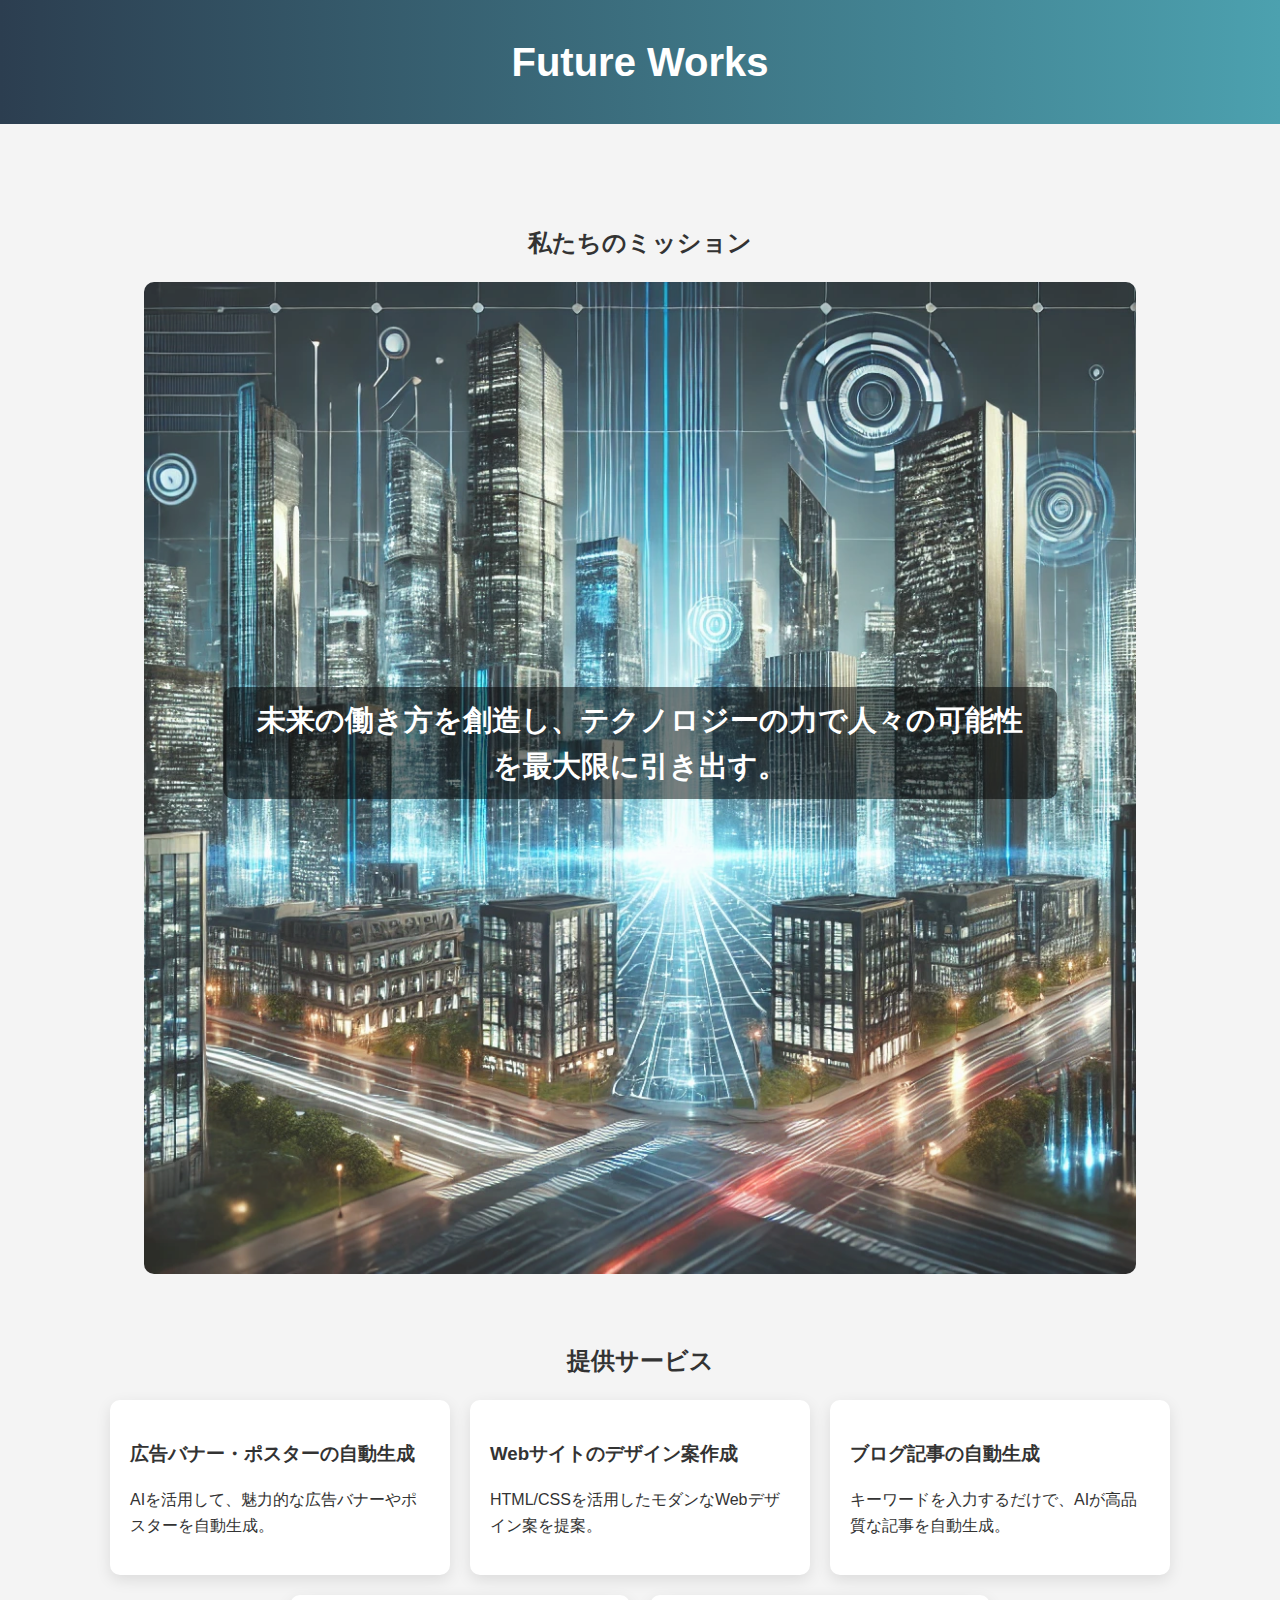
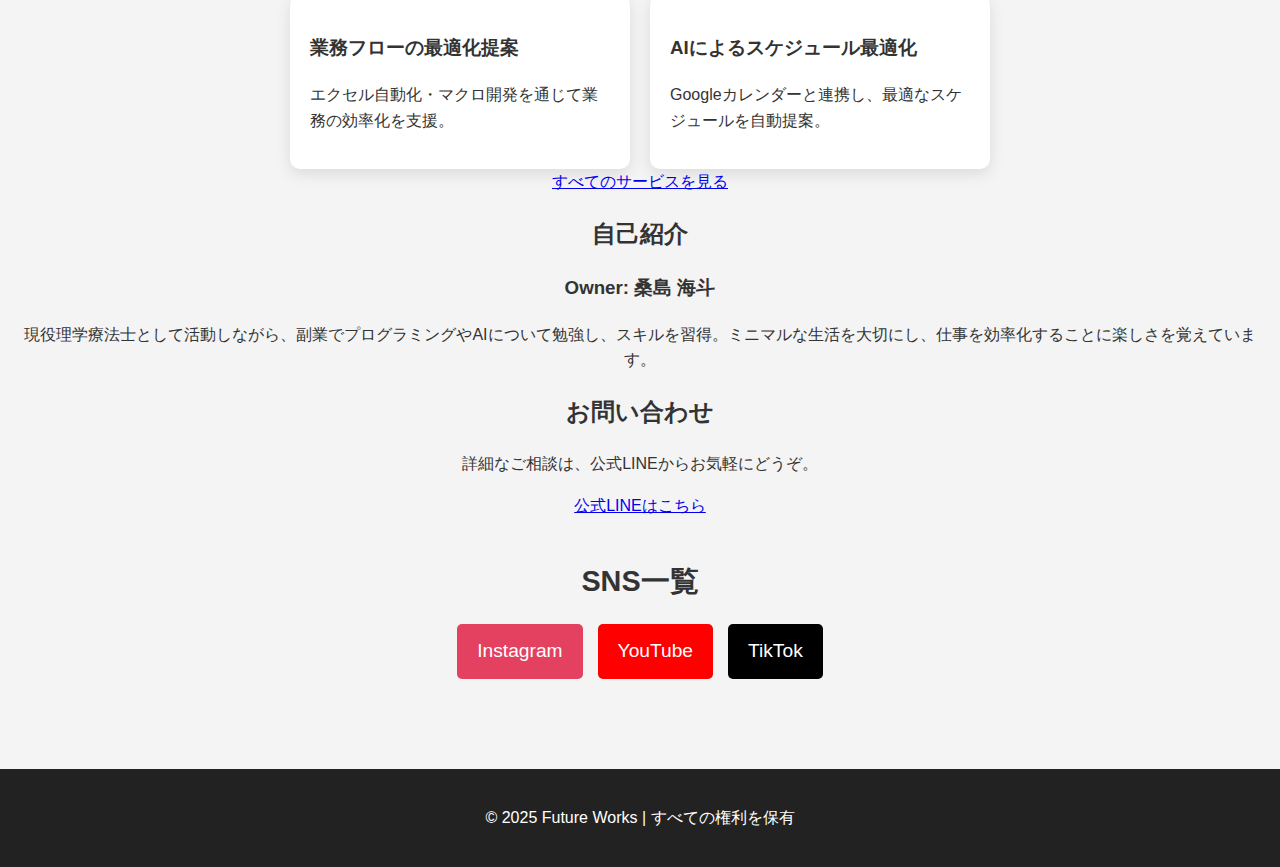
==== index.html @ 100390dd "Add files via upload" ====
<!DOCTYPE html>
<html lang="ja">
<head>
    <meta charset="UTF-8">
    <meta name="viewport" content="width=device-width, initial-scale=1.0">
    <title>Future Works - AIと自動化で業務を革新</title>
    <link rel="stylesheet" href="style.css">
</head>
<body>
    <header>
        <h1>Future Works</h1>
    </header>

    <main>
        <section class="mission">
            <h2>私たちのミッション</h2>
            <div class="mission-container">
                <img src="mission_image.png" alt="Future Worksのビジョン">
                <div class="mission-text">未来の働き方を創造し、テクノロジーの力で人々の可能性を最大限に引き出す。</div>
            </div>
        </section>

        <section class="services">
            <h2>提供サービス</h2>
            <div class="service-container">
                <div class="service-box">
                    <h3>広告バナー・ポスターの自動生成</h3>
                    <p>AIを活用して、魅力的な広告バナーやポスターを自動生成。</p>
                </div>
                <div class="service-box">
                    <h3>Webサイトのデザイン案作成</h3>
                    <p>HTML/CSSを活用したモダンなWebデザイン案を提案。</p>
                </div>
                <div class="service-box">
                    <h3>ブログ記事の自動生成</h3>
                    <p>キーワードを入力するだけで、AIが高品質な記事を自動生成。</p>
                </div>
                <div class="service-box">
                    <h3>業務フローの最適化提案</h3>
                    <p>エクセル自動化・マクロ開発を通じて業務の効率化を支援。</p>
                </div>
                <div class="service-box">
                    <h3>AIによるスケジュール最適化</h3>
                    <p>Googleカレンダーと連携し、最適なスケジュールを自動提案。</p>
                </div>
            </div>
            <a href="services.html" class="more-button">すべてのサービスを見る</a>
        </section>

        <section class="profile">
            <h2>自己紹介</h2>
            <div class="profile-container">
                <div class="profile-text">
                    <h3>Owner: 桑島 海斗</h3>
                    <p>現役理学療法士として活動しながら、副業でプログラミングやAIについて勉強し、スキルを習得。ミニマルな生活を大切にし、仕事を効率化することに楽しさを覚えています。</p>
                </div>
            </div>
        </section>

        <section class="contact">
            <h2>お問い合わせ</h2>
            <p>詳細なご相談は、公式LINEからお気軽にどうぞ。</p>
            <a href="https://page.line.me/046yhhzy" class="line-button">公式LINEはこちら</a>
        </section>

        <section class="sns">
            <h2>SNS一覧</h2>
            <div class="sns-links">
                <a href="https://www.instagram.com/future_works_kuwajimakaito/" target="_blank" class="sns-button instagram">Instagram</a>
                <a href="https://www.youtube.com/channel/UCRaF0SzZ-9pcbwL2-Ha8uhw" target="_blank" class="sns-button youtube">YouTube</a>
                <a href="https://www.tiktok.com/@futureworkskuwajimakaito?_t=ZS-8tYS97RekdD&_r=1" target="_blank" class="sns-button tiktok">TikTok</a>
            </div>
        </section>
    </main>

    <footer>
        <p>&copy; 2025 Future Works | すべての権利を保有</p>
    </footer>
</body>
</html>
---- style.css ----
body {
    font-family: 'Arial', sans-serif;
    line-height: 1.6;
    margin: 0;
    padding: 0;
    background-color: #f4f4f4;
    text-align: center;
    color: #333;
}

header {
    background: linear-gradient(to right, #2c3e50, #4ca1af);
    color: white;
    padding: 30px 0;
    text-align: center;
}

h1 {
    font-size: 2.5em;
    margin: 0;
    font-weight: bold;
}

main {
    padding: 40px 20px;
}

.mission {
    position: relative;
    display: inline-block;
    text-align: center;
    margin: 40px auto;
    max-width: 80%;
}

.mission img {
    width: 100%;
    height: auto;
    border-radius: 10px;
    opacity: 0.9;
}

.mission-text {
    position: absolute;
    top: 50%;
    left: 50%;
    transform: translate(-50%, -50%);
    color: white;
    font-size: 1.8em;
    font-weight: bold;
    background: rgba(0, 0, 0, 0.5);
    padding: 10px 20px;
    border-radius: 10px;
    text-align: center;
    width: 80%;
}

@media screen and (max-width: 768px) {
    .mission-text {
        font-size: 1.2em;
        padding: 5px 10px;
        width: 90%;
        top: 55%;
    }
}

.service-container {
    display: flex;
    flex-wrap: wrap;
    justify-content: center;
    gap: 20px;
}

.service-box {
    background: white;
    padding: 20px;
    border-radius: 10px;
    box-shadow: 0px 5px 15px rgba(0, 0, 0, 0.1);
    width: 300px;
    text-align: left;
    transition: transform 0.3s ease-in-out;
}

.service-box:hover {
    transform: translateY(-5px);
}

.sns {
    margin-top: 40px;
}

.sns h2 {
    font-size: 1.8em;
    margin-bottom: 20px;
}

.sns-links {
    display: flex;
    justify-content: center;
    gap: 15px;
}

.sns-button {
    display: inline-block;
    padding: 12px 20px;
    color: white;
    font-size: 1.2em;
    border-radius: 5px;
    text-decoration: none;
    transition: background 0.3s, transform 0.2s;
}

.instagram { background: #E4405F; }
.youtube { background: #FF0000; }
.tiktok { background: #000000; }

.sns-button:hover {
    transform: scale(1.1);
}

footer {
    background: #222;
    color: white;
    text-align: center;
    padding: 20px 0;
    margin-top: 50px;
}
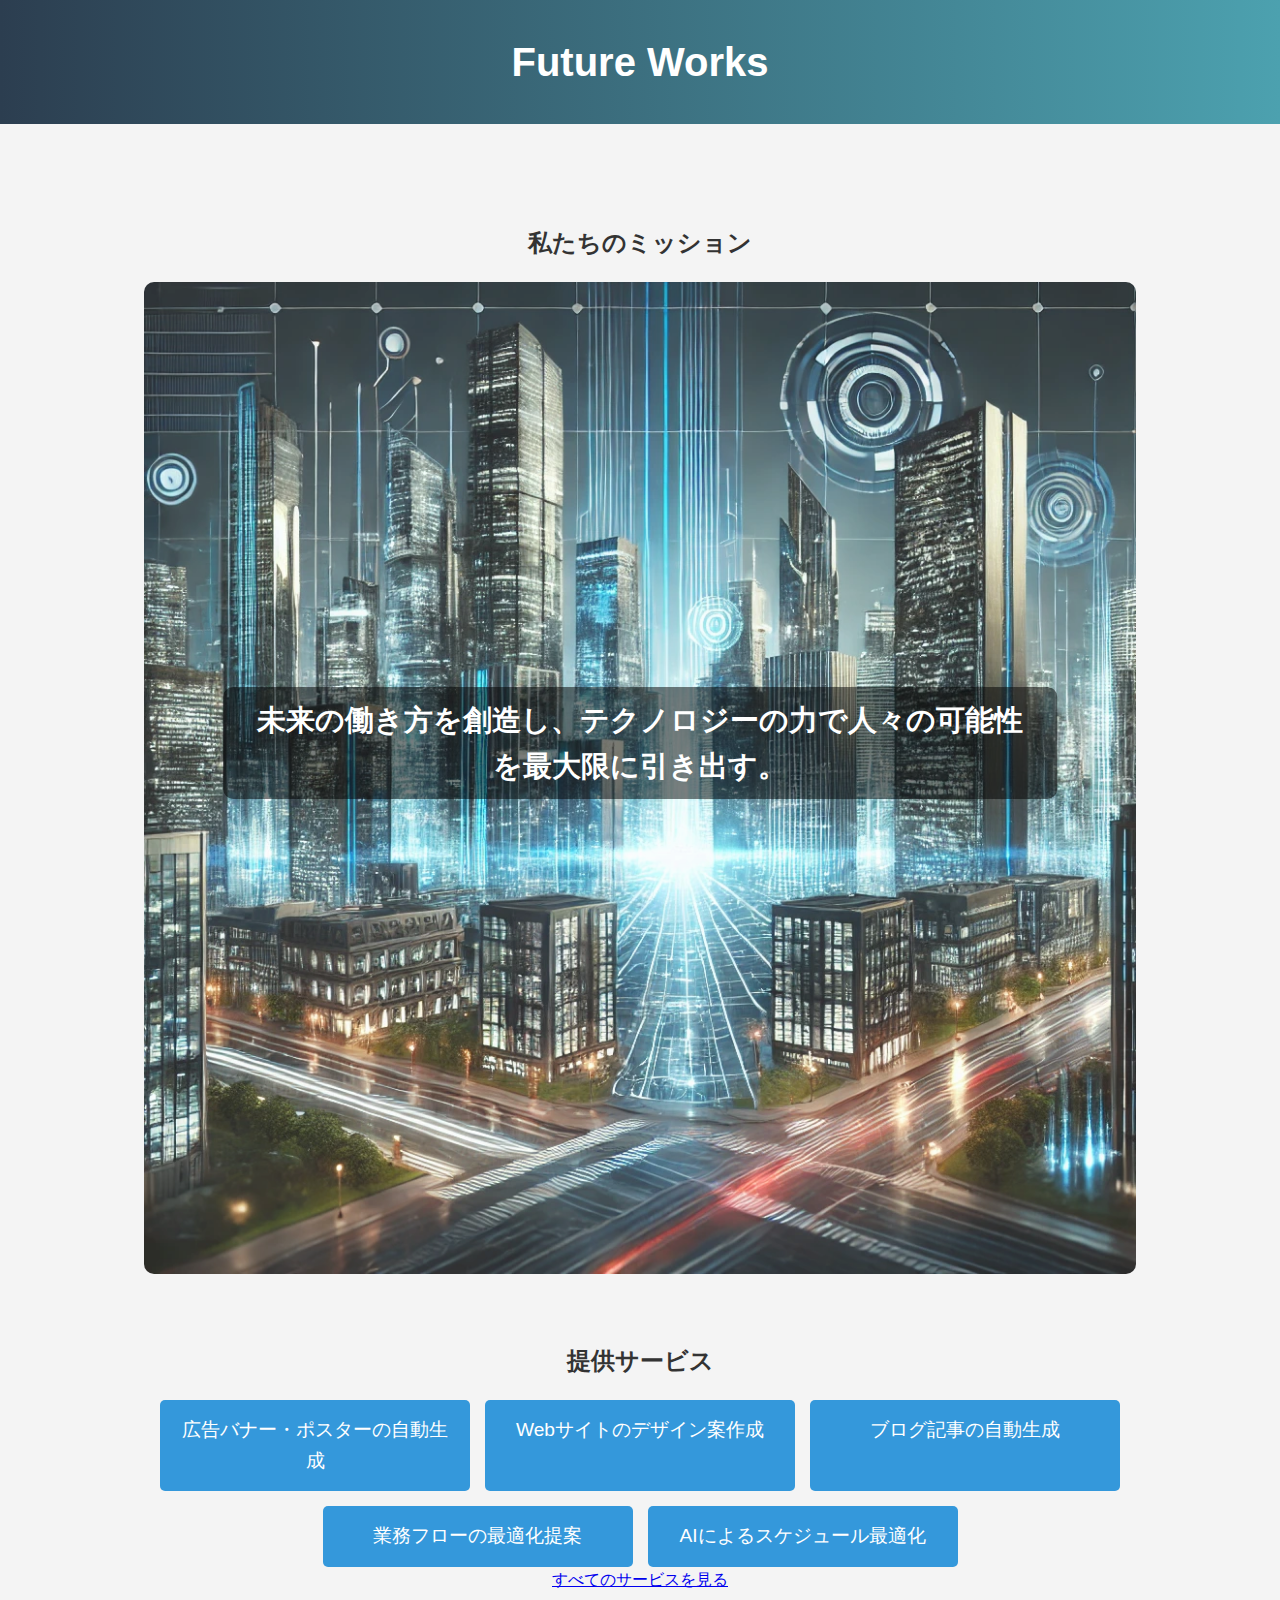
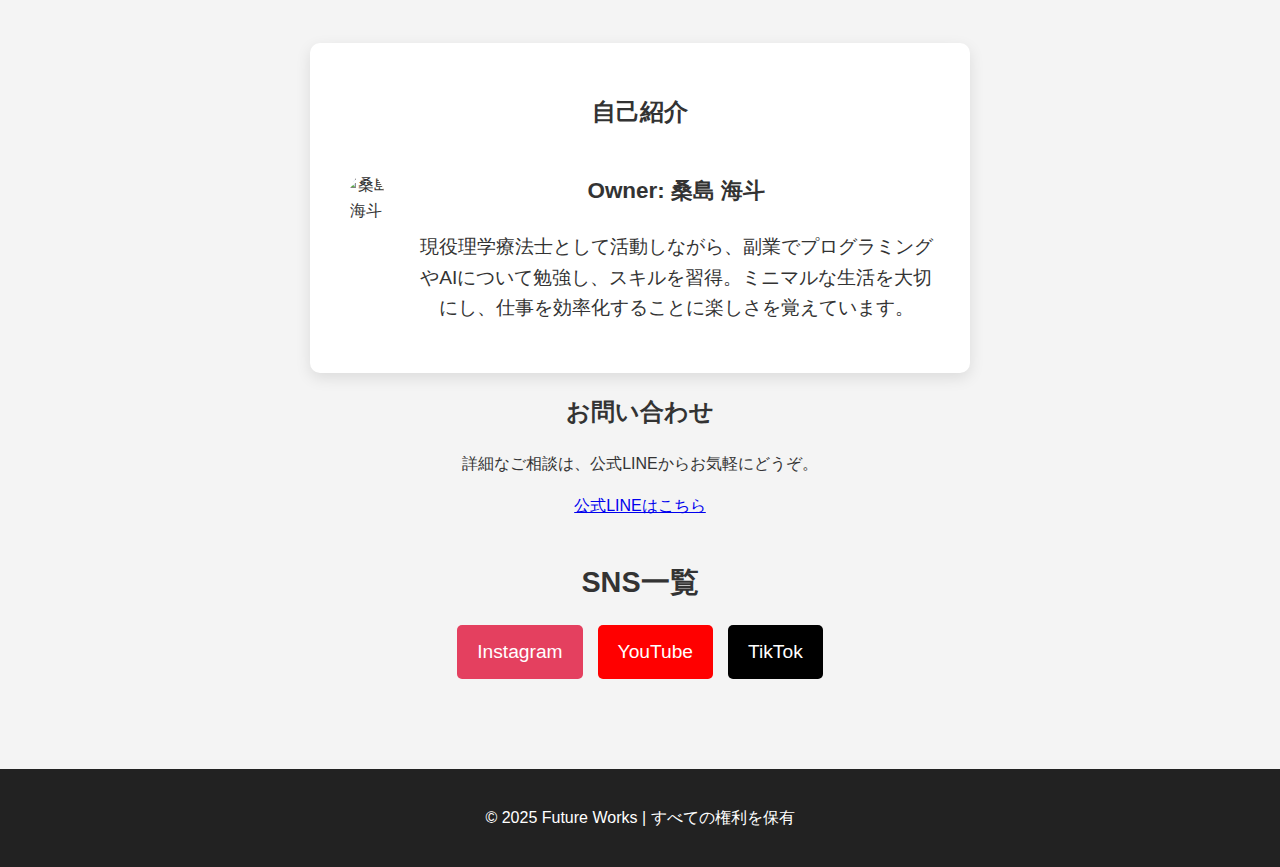
==== commit c70fab2f: "Add files via upload" ====
--- a/index.html
+++ b/index.html
@@ -24,26 +24,11 @@
         <section class="services">
             <h2>提供サービス</h2>
             <div class="service-container">
-                <div class="service-box">
-                    <h3>広告バナー・ポスターの自動生成</h3>
-                    <p>AIを活用して、魅力的な広告バナーやポスターを自動生成。</p>
-                </div>
-                <div class="service-box">
-                    <h3>Webサイトのデザイン案作成</h3>
-                    <p>HTML/CSSを活用したモダンなWebデザイン案を提案。</p>
-                </div>
-                <div class="service-box">
-                    <h3>ブログ記事の自動生成</h3>
-                    <p>キーワードを入力するだけで、AIが高品質な記事を自動生成。</p>
-                </div>
-                <div class="service-box">
-                    <h3>業務フローの最適化提案</h3>
-                    <p>エクセル自動化・マクロ開発を通じて業務の効率化を支援。</p>
-                </div>
-                <div class="service-box">
-                    <h3>AIによるスケジュール最適化</h3>
-                    <p>Googleカレンダーと連携し、最適なスケジュールを自動提案。</p>
-                </div>
+                <a href="services.html" class="service-button">広告バナー・ポスターの自動生成</a>
+                <a href="services.html" class="service-button">Webサイトのデザイン案作成</a>
+                <a href="services.html" class="service-button">ブログ記事の自動生成</a>
+                <a href="services.html" class="service-button">業務フローの最適化提案</a>
+                <a href="services.html" class="service-button">AIによるスケジュール最適化</a>
             </div>
             <a href="services.html" class="more-button">すべてのサービスを見る</a>
         </section>
@@ -51,6 +36,7 @@
         <section class="profile">
             <h2>自己紹介</h2>
             <div class="profile-container">
+                <img src="profile_image.jpeg" alt="桑島 海斗" class="profile-img">
                 <div class="profile-text">
                     <h3>Owner: 桑島 海斗</h3>
                     <p>現役理学療法士として活動しながら、副業でプログラミングやAIについて勉強し、スキルを習得。ミニマルな生活を大切にし、仕事を効率化することに楽しさを覚えています。</p>
--- a/style.css
+++ b/style.css
@@ -56,34 +56,59 @@
     width: 80%;
 }
 
-@media screen and (max-width: 768px) {
-    .mission-text {
-        font-size: 1.2em;
-        padding: 5px 10px;
-        width: 90%;
-        top: 55%;
-    }
-}
-
 .service-container {
     display: flex;
     flex-wrap: wrap;
     justify-content: center;
+    gap: 15px;
+}
+
+.service-button {
+    display: block;
+    background: #3498db;
+    color: white;
+    padding: 15px;
+    text-decoration: none;
+    border-radius: 5px;
+    font-size: 1.2em;
+    transition: background 0.3s, transform 0.2s;
+    width: 280px;
+    text-align: center;
+}
+
+.service-button:hover {
+    background: #2980b9;
+    transform: scale(1.05);
+}
+
+.profile {
+    margin-top: 50px;
+    padding: 30px;
+    background: white;
+    border-radius: 10px;
+    box-shadow: 0px 5px 15px rgba(0, 0, 0, 0.1);
+    max-width: 600px;
+    margin-left: auto;
+    margin-right: auto;
+    text-align: center;
+}
+
+.profile-container {
+    display: flex;
+    align-items: center;
+    justify-content: center;
     gap: 20px;
 }
 
-.service-box {
-    background: white;
-    padding: 20px;
-    border-radius: 10px;
-    box-shadow: 0px 5px 15px rgba(0, 0, 0, 0.1);
-    width: 300px;
-    text-align: left;
-    transition: transform 0.3s ease-in-out;
+.profile-img {
+    width: 150px;
+    height: 150px;
+    border-radius: 50%;
+    object-fit: cover;
 }
 
-.service-box:hover {
-    transform: translateY(-5px);
+.profile-text {
+    font-size: 1.2em;
 }
 
 .sns {
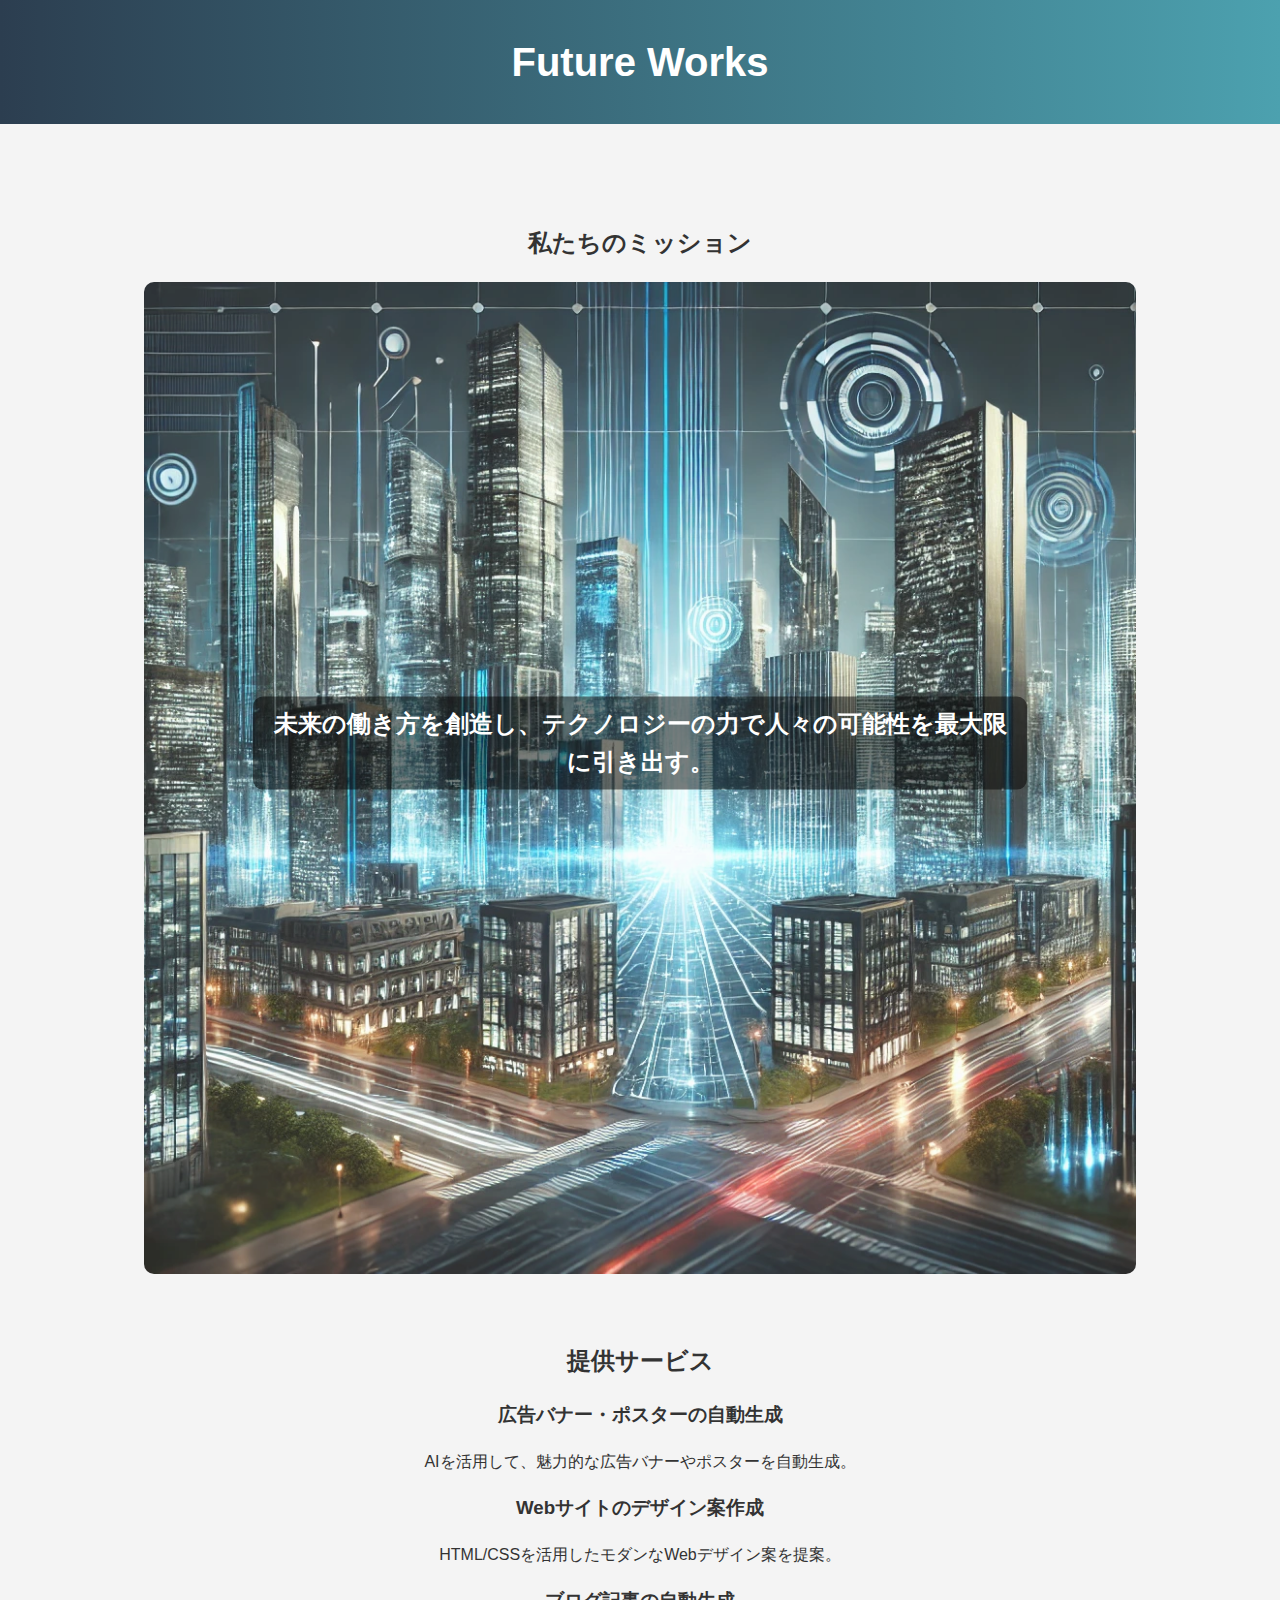
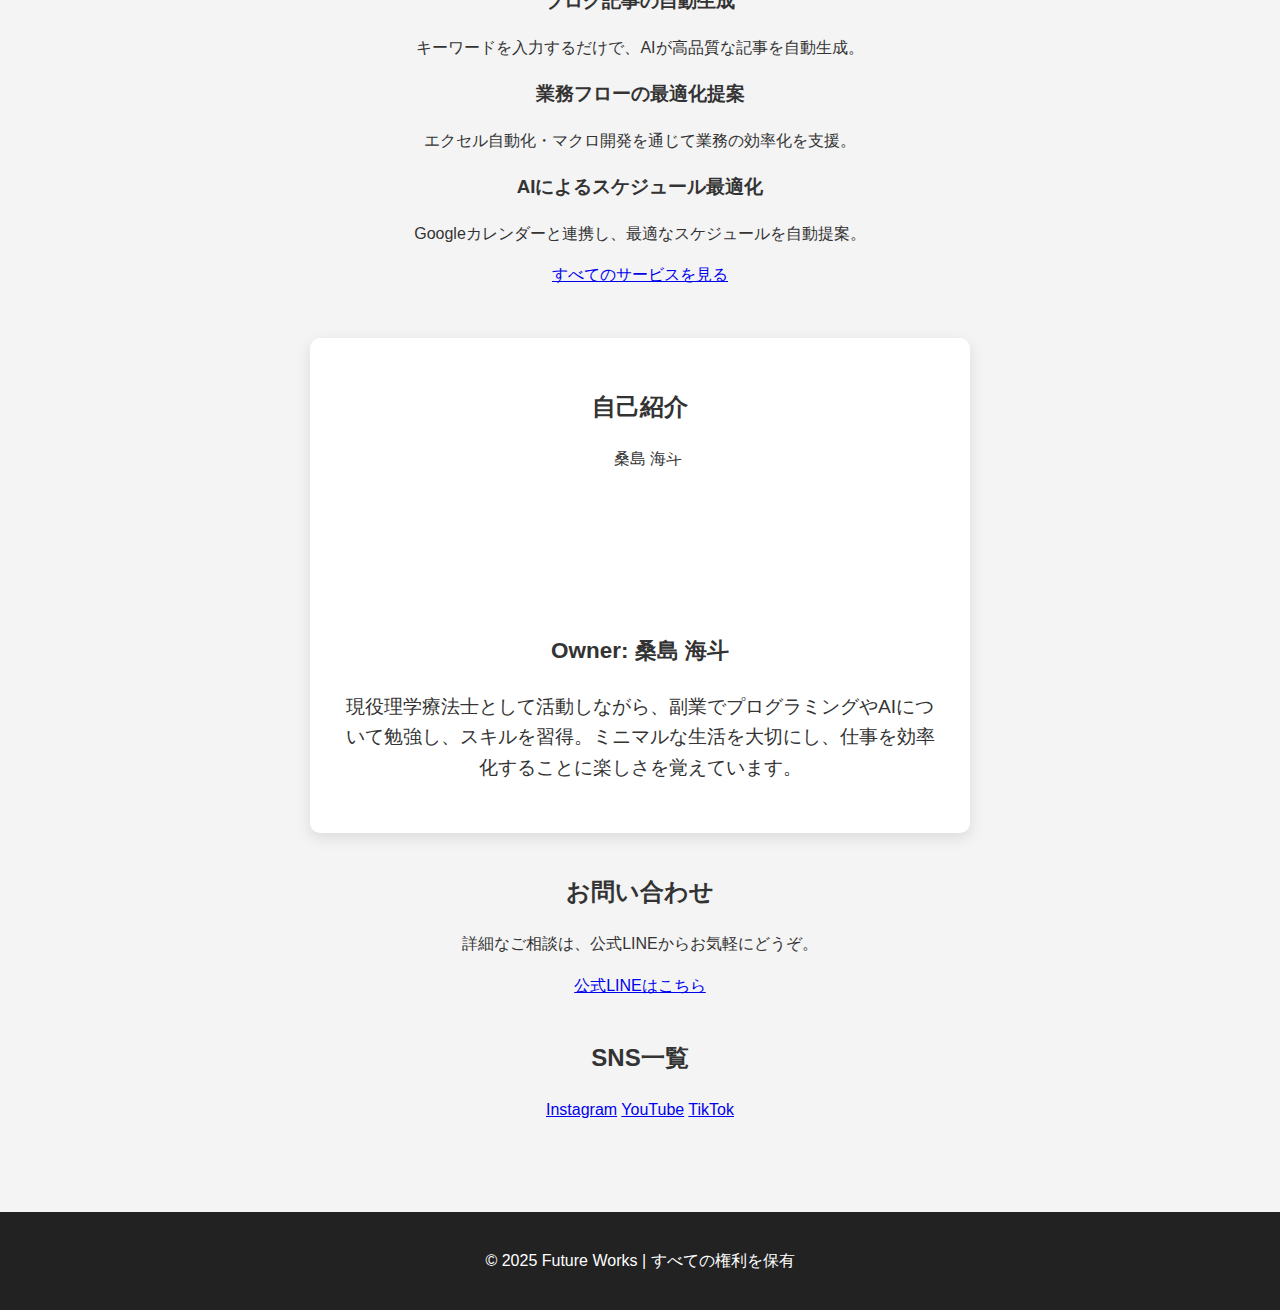
==== commit 59c97fbe: "Add files via upload" ====
--- a/index.html
+++ b/index.html
@@ -24,11 +24,26 @@
         <section class="services">
             <h2>提供サービス</h2>
             <div class="service-container">
-                <a href="services.html" class="service-button">広告バナー・ポスターの自動生成</a>
-                <a href="services.html" class="service-button">Webサイトのデザイン案作成</a>
-                <a href="services.html" class="service-button">ブログ記事の自動生成</a>
-                <a href="services.html" class="service-button">業務フローの最適化提案</a>
-                <a href="services.html" class="service-button">AIによるスケジュール最適化</a>
+                <div class="service-box">
+                    <h3>広告バナー・ポスターの自動生成</h3>
+                    <p>AIを活用して、魅力的な広告バナーやポスターを自動生成。</p>
+                </div>
+                <div class="service-box">
+                    <h3>Webサイトのデザイン案作成</h3>
+                    <p>HTML/CSSを活用したモダンなWebデザイン案を提案。</p>
+                </div>
+                <div class="service-box">
+                    <h3>ブログ記事の自動生成</h3>
+                    <p>キーワードを入力するだけで、AIが高品質な記事を自動生成。</p>
+                </div>
+                <div class="service-box">
+                    <h3>業務フローの最適化提案</h3>
+                    <p>エクセル自動化・マクロ開発を通じて業務の効率化を支援。</p>
+                </div>
+                <div class="service-box">
+                    <h3>AIによるスケジュール最適化</h3>
+                    <p>Googleカレンダーと連携し、最適なスケジュールを自動提案。</p>
+                </div>
             </div>
             <a href="services.html" class="more-button">すべてのサービスを見る</a>
         </section>
--- a/style.css
+++ b/style.css
@@ -26,6 +26,7 @@
     padding: 40px 20px;
 }
 
+/* ミッションのサイズ調整 */
 .mission {
     position: relative;
     display: inline-block;
@@ -47,40 +48,24 @@
     left: 50%;
     transform: translate(-50%, -50%);
     color: white;
-    font-size: 1.8em;
+    font-size: 1.5em;
     font-weight: bold;
     background: rgba(0, 0, 0, 0.5);
-    padding: 10px 20px;
+    padding: 8px 15px;
     border-radius: 10px;
     text-align: center;
-    width: 80%;
+    width: 75%;
 }
 
-.service-container {
-    display: flex;
-    flex-wrap: wrap;
-    justify-content: center;
-    gap: 15px;
+@media screen and (max-width: 768px) {
+    .mission-text {
+        font-size: 1.2em;
+        padding: 5px 10px;
+        width: 85%;
+    }
 }
 
-.service-button {
-    display: block;
-    background: #3498db;
-    color: white;
-    padding: 15px;
-    text-decoration: none;
-    border-radius: 5px;
-    font-size: 1.2em;
-    transition: background 0.3s, transform 0.2s;
-    width: 280px;
-    text-align: center;
-}
-
-.service-button:hover {
-    background: #2980b9;
-    transform: scale(1.05);
-}
-
+/* 自己紹介セクションの修正 */
 .profile {
     margin-top: 50px;
     padding: 30px;
@@ -95,9 +80,9 @@
 
 .profile-container {
     display: flex;
+    flex-direction: column;
     align-items: center;
     justify-content: center;
-    gap: 20px;
 }
 
 .profile-img {
@@ -105,43 +90,16 @@
     height: 150px;
     border-radius: 50%;
     object-fit: cover;
+    margin-bottom: 15px;
 }
 
 .profile-text {
     font-size: 1.2em;
 }
 
-.sns {
+/* SNSとお問い合わせは変更なし */
+.sns, .contact {
     margin-top: 40px;
-}
-
-.sns h2 {
-    font-size: 1.8em;
-    margin-bottom: 20px;
-}
-
-.sns-links {
-    display: flex;
-    justify-content: center;
-    gap: 15px;
-}
-
-.sns-button {
-    display: inline-block;
-    padding: 12px 20px;
-    color: white;
-    font-size: 1.2em;
-    border-radius: 5px;
-    text-decoration: none;
-    transition: background 0.3s, transform 0.2s;
-}
-
-.instagram { background: #E4405F; }
-.youtube { background: #FF0000; }
-.tiktok { background: #000000; }
-
-.sns-button:hover {
-    transform: scale(1.1);
 }
 
 footer {
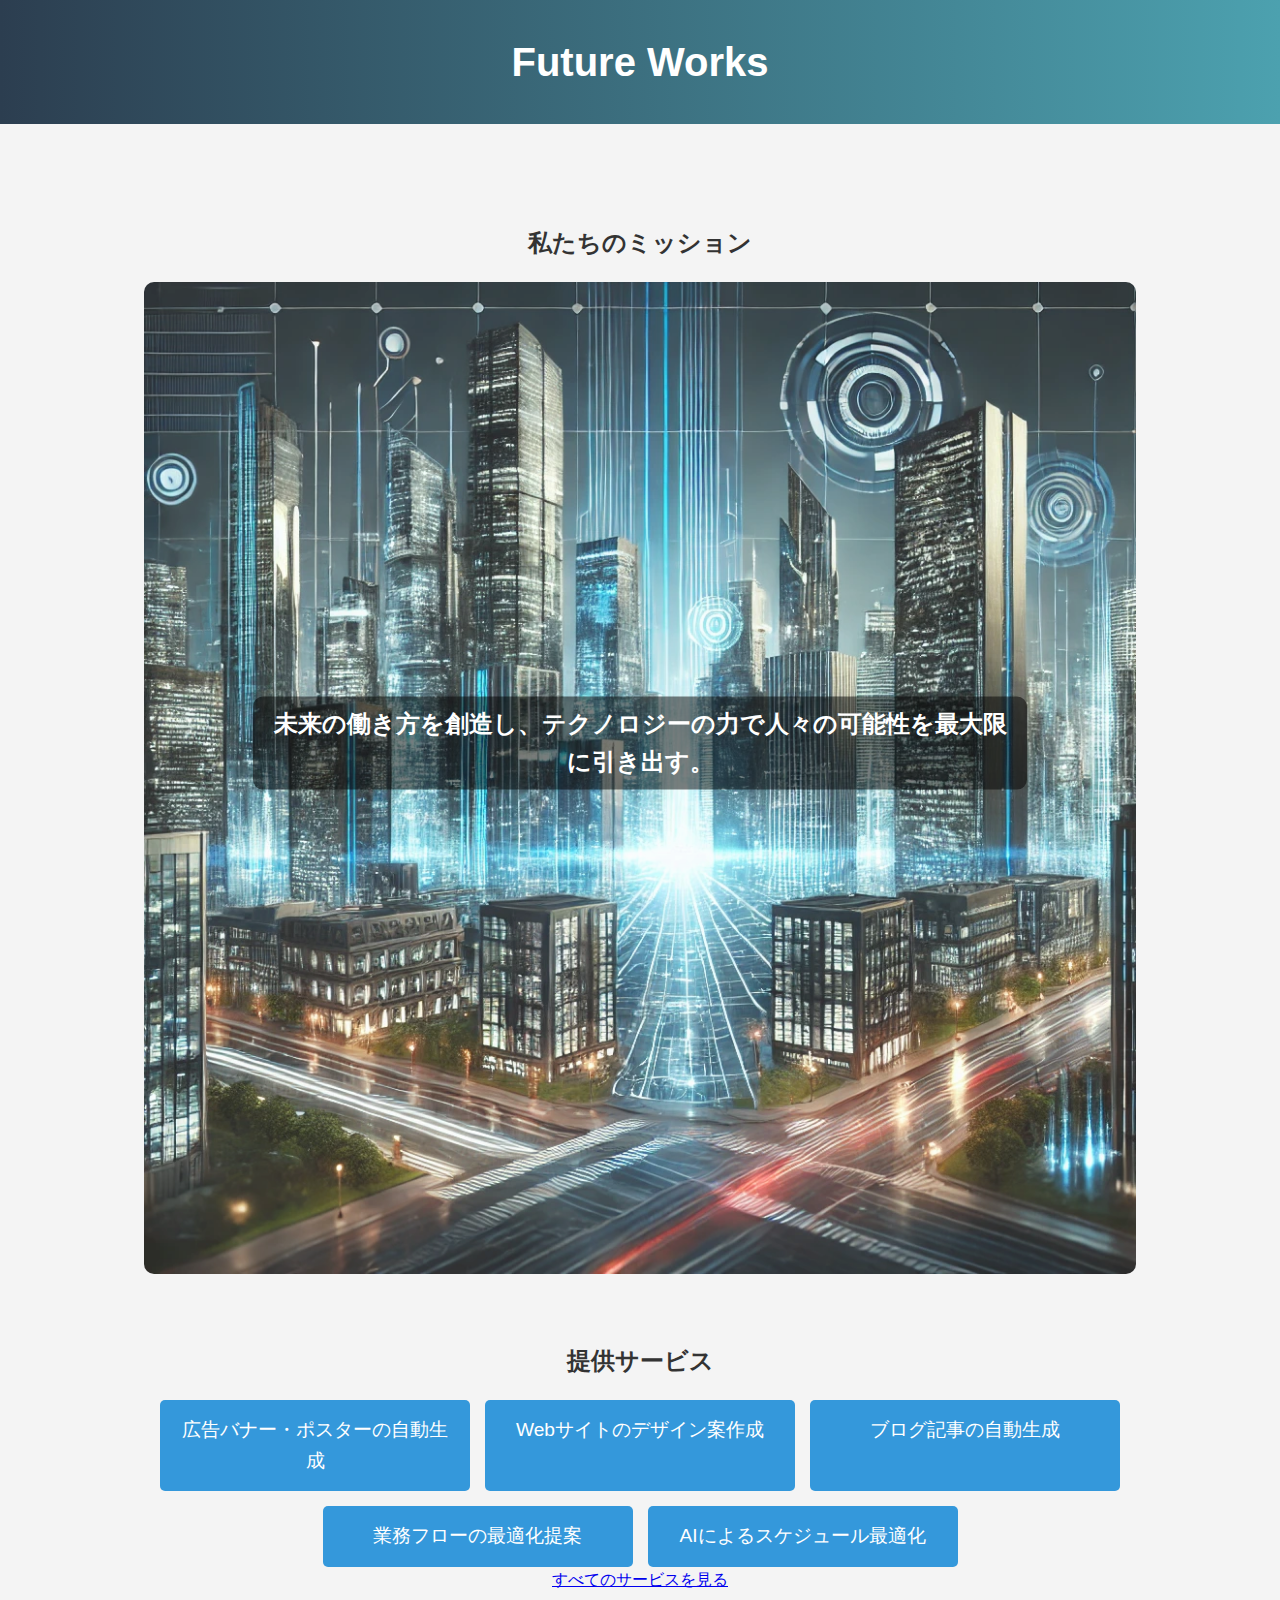
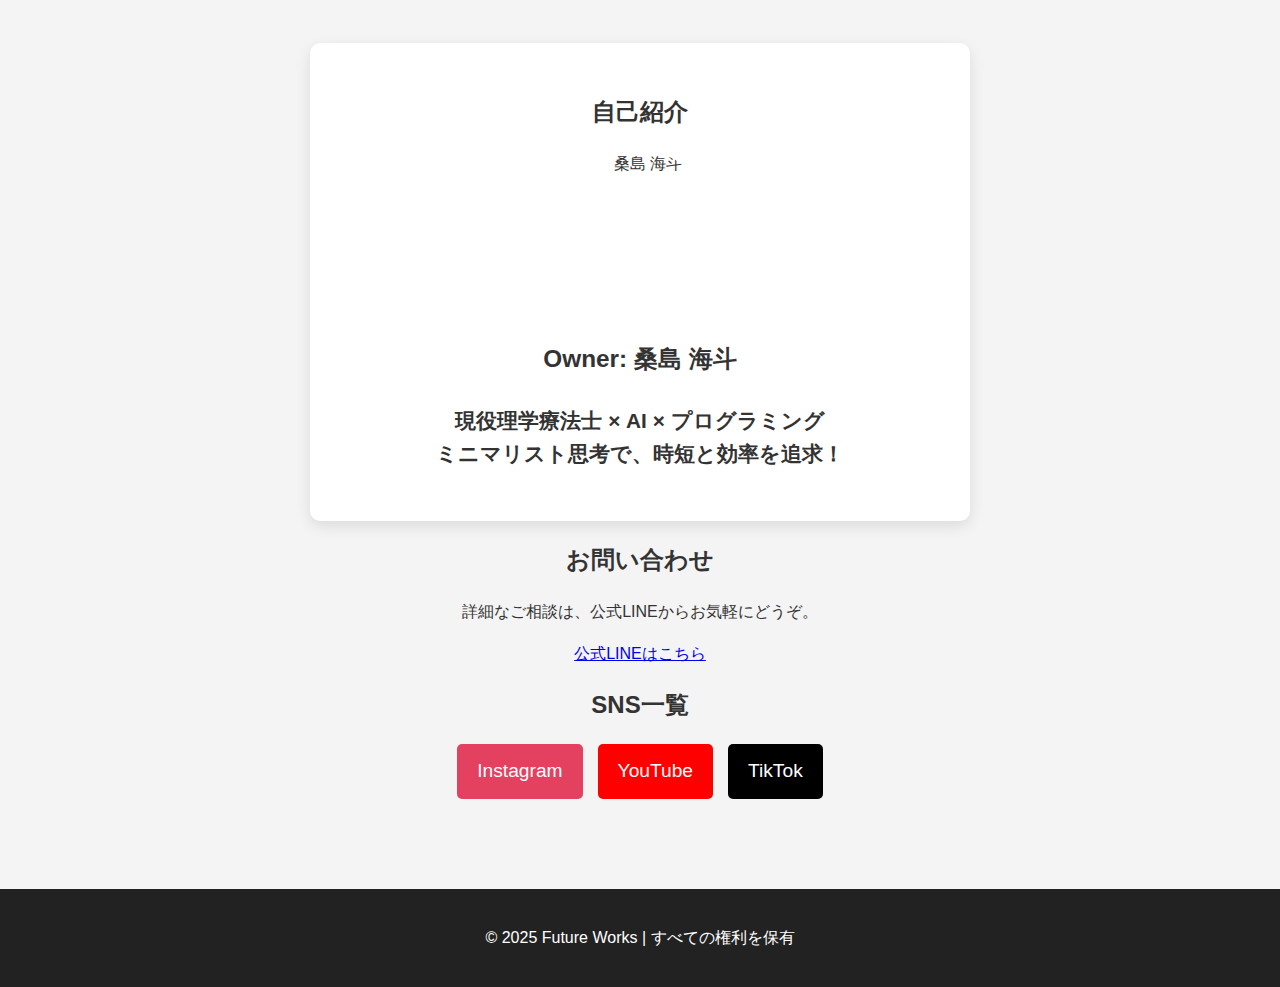
==== commit f436d258: "Add files via upload" ====
--- a/index.html
+++ b/index.html
@@ -24,26 +24,11 @@
         <section class="services">
             <h2>提供サービス</h2>
             <div class="service-container">
-                <div class="service-box">
-                    <h3>広告バナー・ポスターの自動生成</h3>
-                    <p>AIを活用して、魅力的な広告バナーやポスターを自動生成。</p>
-                </div>
-                <div class="service-box">
-                    <h3>Webサイトのデザイン案作成</h3>
-                    <p>HTML/CSSを活用したモダンなWebデザイン案を提案。</p>
-                </div>
-                <div class="service-box">
-                    <h3>ブログ記事の自動生成</h3>
-                    <p>キーワードを入力するだけで、AIが高品質な記事を自動生成。</p>
-                </div>
-                <div class="service-box">
-                    <h3>業務フローの最適化提案</h3>
-                    <p>エクセル自動化・マクロ開発を通じて業務の効率化を支援。</p>
-                </div>
-                <div class="service-box">
-                    <h3>AIによるスケジュール最適化</h3>
-                    <p>Googleカレンダーと連携し、最適なスケジュールを自動提案。</p>
-                </div>
+                <a href="services.html" class="service-button">広告バナー・ポスターの自動生成</a>
+                <a href="services.html" class="service-button">Webサイトのデザイン案作成</a>
+                <a href="services.html" class="service-button">ブログ記事の自動生成</a>
+                <a href="services.html" class="service-button">業務フローの最適化提案</a>
+                <a href="services.html" class="service-button">AIによるスケジュール最適化</a>
             </div>
             <a href="services.html" class="more-button">すべてのサービスを見る</a>
         </section>
@@ -54,7 +39,7 @@
                 <img src="profile_image.jpeg" alt="桑島 海斗" class="profile-img">
                 <div class="profile-text">
                     <h3>Owner: 桑島 海斗</h3>
-                    <p>現役理学療法士として活動しながら、副業でプログラミングやAIについて勉強し、スキルを習得。ミニマルな生活を大切にし、仕事を効率化することに楽しさを覚えています。</p>
+                    <p>現役理学療法士 × AI × プログラミング<br>ミニマリスト思考で、時短と効率を追求！</p>
                 </div>
             </div>
         </section>
--- a/style.css
+++ b/style.css
@@ -26,7 +26,6 @@
     padding: 40px 20px;
 }
 
-/* ミッションのサイズ調整 */
 .mission {
     position: relative;
     display: inline-block;
@@ -65,7 +64,33 @@
     }
 }
 
-/* 自己紹介セクションの修正 */
+/* サービスボタン風に変更 */
+.service-container {
+    display: flex;
+    flex-wrap: wrap;
+    justify-content: center;
+    gap: 15px;
+}
+
+.service-button {
+    display: block;
+    background: #3498db;
+    color: white;
+    padding: 15px;
+    text-decoration: none;
+    border-radius: 5px;
+    font-size: 1.2em;
+    transition: background 0.3s, transform 0.2s;
+    width: 280px;
+    text-align: center;
+}
+
+.service-button:hover {
+    background: #2980b9;
+    transform: scale(1.05);
+}
+
+/* 自己紹介修正 */
 .profile {
     margin-top: 50px;
     padding: 30px;
@@ -94,12 +119,33 @@
 }
 
 .profile-text {
-    font-size: 1.2em;
+    font-size: 1.3em;
+    font-weight: bold;
 }
 
-/* SNSとお問い合わせは変更なし */
-.sns, .contact {
-    margin-top: 40px;
+/* SNSボタンの色付き修正 */
+.sns-links {
+    display: flex;
+    justify-content: center;
+    gap: 15px;
+}
+
+.sns-button {
+    display: inline-block;
+    padding: 12px 20px;
+    color: white;
+    font-size: 1.2em;
+    border-radius: 5px;
+    text-decoration: none;
+    transition: background 0.3s, transform 0.2s;
+}
+
+.instagram { background: #E4405F; }
+.youtube { background: #FF0000; }
+.tiktok { background: #000000; }
+
+.sns-button:hover {
+    transform: scale(1.1);
 }
 
 footer {
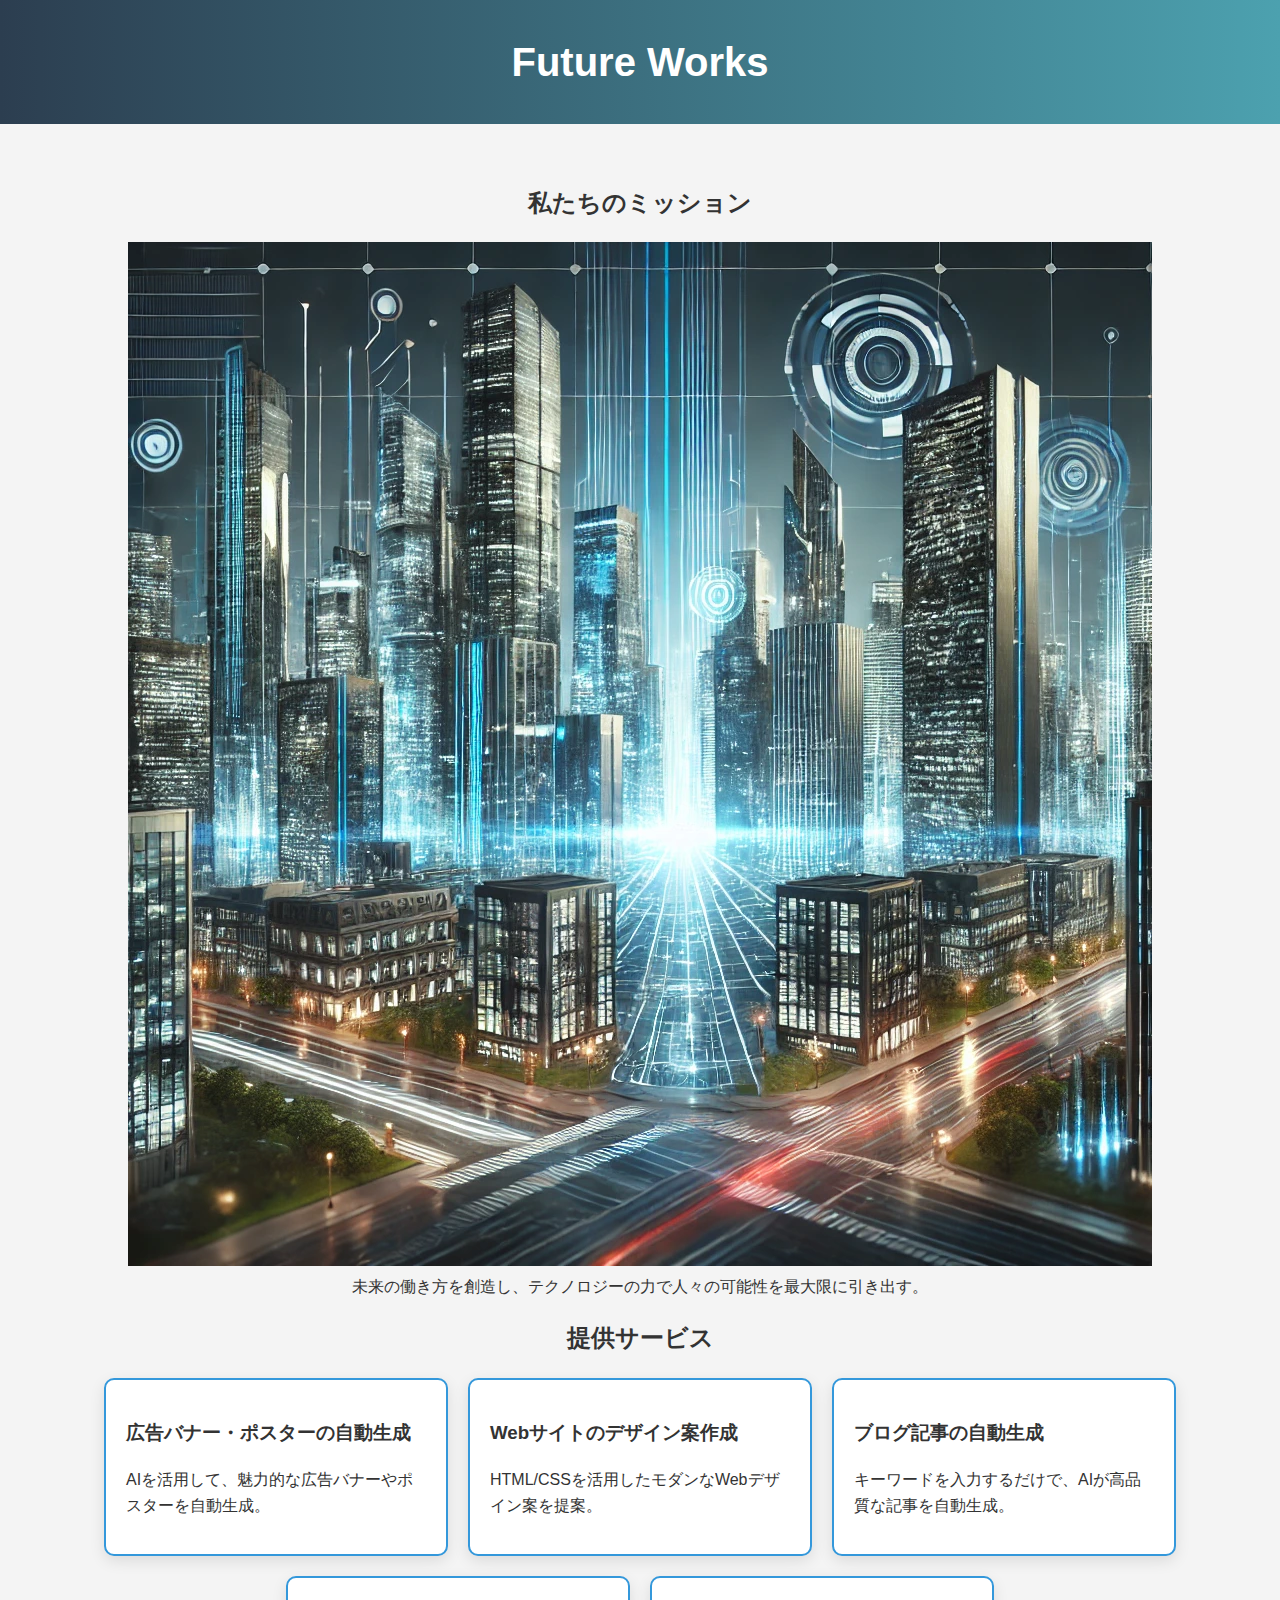
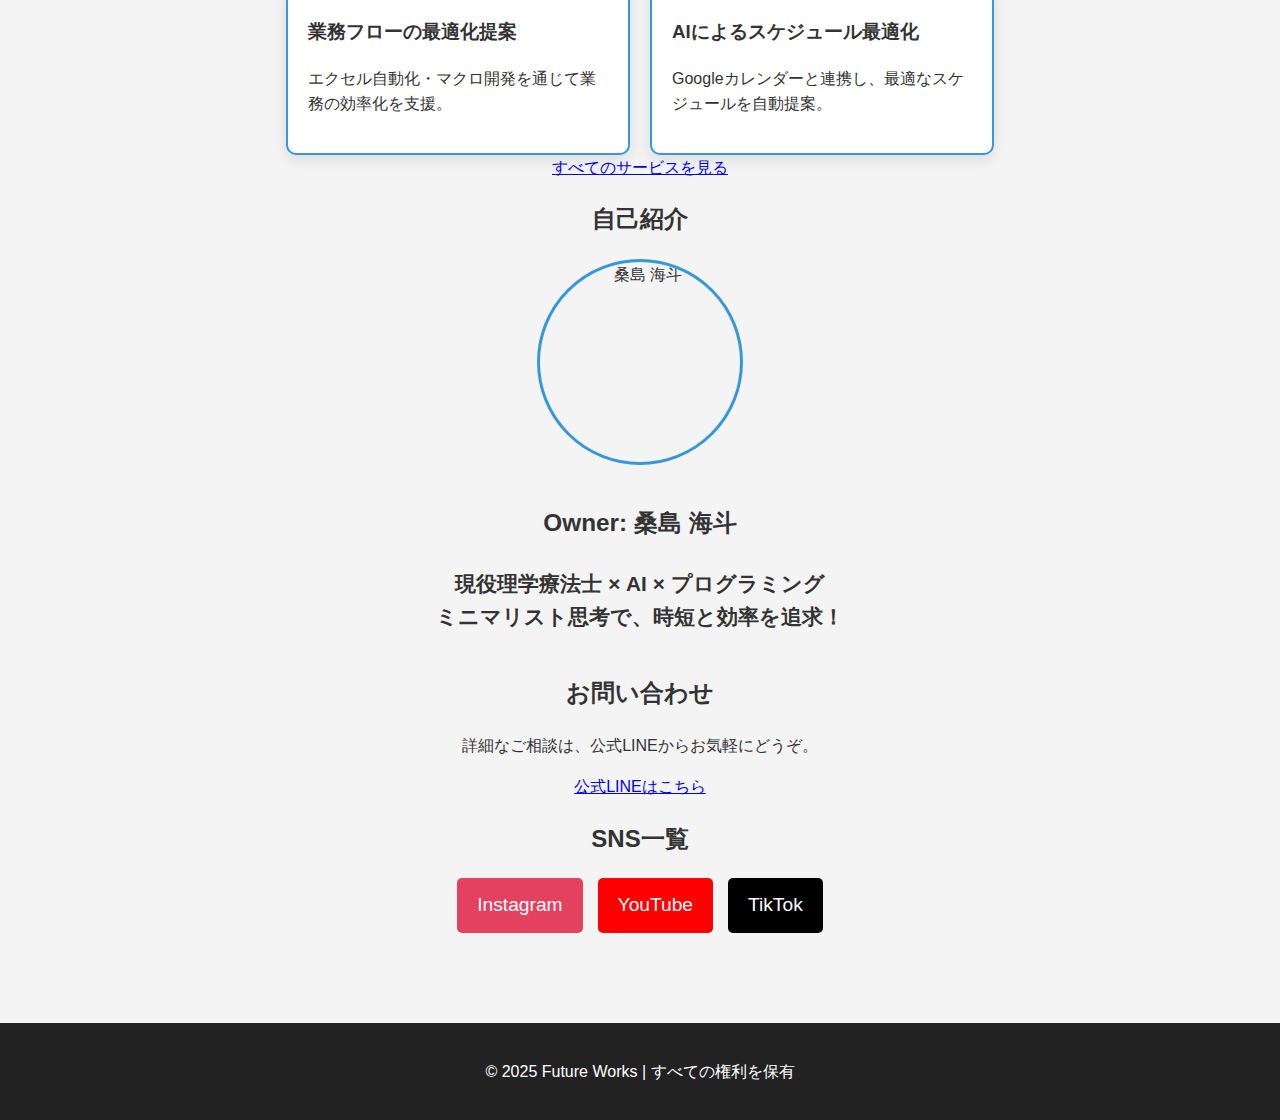
==== commit df01023e: "Add files via upload" ====
--- a/index.html
+++ b/index.html
@@ -24,11 +24,26 @@
         <section class="services">
             <h2>提供サービス</h2>
             <div class="service-container">
-                <a href="services.html" class="service-button">広告バナー・ポスターの自動生成</a>
-                <a href="services.html" class="service-button">Webサイトのデザイン案作成</a>
-                <a href="services.html" class="service-button">ブログ記事の自動生成</a>
-                <a href="services.html" class="service-button">業務フローの最適化提案</a>
-                <a href="services.html" class="service-button">AIによるスケジュール最適化</a>
+                <div class="service-box">
+                    <h3>広告バナー・ポスターの自動生成</h3>
+                    <p>AIを活用して、魅力的な広告バナーやポスターを自動生成。</p>
+                </div>
+                <div class="service-box">
+                    <h3>Webサイトのデザイン案作成</h3>
+                    <p>HTML/CSSを活用したモダンなWebデザイン案を提案。</p>
+                </div>
+                <div class="service-box">
+                    <h3>ブログ記事の自動生成</h3>
+                    <p>キーワードを入力するだけで、AIが高品質な記事を自動生成。</p>
+                </div>
+                <div class="service-box">
+                    <h3>業務フローの最適化提案</h3>
+                    <p>エクセル自動化・マクロ開発を通じて業務の効率化を支援。</p>
+                </div>
+                <div class="service-box">
+                    <h3>AIによるスケジュール最適化</h3>
+                    <p>Googleカレンダーと連携し、最適なスケジュールを自動提案。</p>
+                </div>
             </div>
             <a href="services.html" class="more-button">すべてのサービスを見る</a>
         </section>
@@ -36,7 +51,7 @@
         <section class="profile">
             <h2>自己紹介</h2>
             <div class="profile-container">
-                <img src="profile_image.jpeg" alt="桑島 海斗" class="profile-img">
+                <img src="IMG_7241.jpeg" alt="桑島 海斗" class="profile-img">
                 <div class="profile-text">
                     <h3>Owner: 桑島 海斗</h3>
                     <p>現役理学療法士 × AI × プログラミング<br>ミニマリスト思考で、時短と効率を追求！</p>
--- a/style.css
+++ b/style.css
@@ -26,83 +26,30 @@
     padding: 40px 20px;
 }
 
-.mission {
-    position: relative;
-    display: inline-block;
-    text-align: center;
-    margin: 40px auto;
-    max-width: 80%;
-}
-
-.mission img {
-    width: 100%;
-    height: auto;
-    border-radius: 10px;
-    opacity: 0.9;
-}
-
-.mission-text {
-    position: absolute;
-    top: 50%;
-    left: 50%;
-    transform: translate(-50%, -50%);
-    color: white;
-    font-size: 1.5em;
-    font-weight: bold;
-    background: rgba(0, 0, 0, 0.5);
-    padding: 8px 15px;
-    border-radius: 10px;
-    text-align: center;
-    width: 75%;
-}
-
-@media screen and (max-width: 768px) {
-    .mission-text {
-        font-size: 1.2em;
-        padding: 5px 10px;
-        width: 85%;
-    }
-}
-
-/* サービスボタン風に変更 */
+/* サービスボックスのデザイン */
 .service-container {
     display: flex;
     flex-wrap: wrap;
     justify-content: center;
-    gap: 15px;
+    gap: 20px;
 }
 
-.service-button {
-    display: block;
-    background: #3498db;
-    color: white;
-    padding: 15px;
-    text-decoration: none;
-    border-radius: 5px;
-    font-size: 1.2em;
-    transition: background 0.3s, transform 0.2s;
-    width: 280px;
-    text-align: center;
+.service-box {
+    background: white;
+    padding: 20px;
+    border-radius: 10px;
+    box-shadow: 0px 5px 15px rgba(0, 0, 0, 0.1);
+    width: 300px;
+    text-align: left;
+    border: 2px solid #3498db;
+    transition: transform 0.3s ease-in-out;
 }
 
-.service-button:hover {
-    background: #2980b9;
-    transform: scale(1.05);
+.service-box:hover {
+    transform: translateY(-5px);
 }
 
-/* 自己紹介修正 */
-.profile {
-    margin-top: 50px;
-    padding: 30px;
-    background: white;
-    border-radius: 10px;
-    box-shadow: 0px 5px 15px rgba(0, 0, 0, 0.1);
-    max-width: 600px;
-    margin-left: auto;
-    margin-right: auto;
-    text-align: center;
-}
-
+/* 自己紹介画像の修正 */
 .profile-container {
     display: flex;
     flex-direction: column;
@@ -111,11 +58,12 @@
 }
 
 .profile-img {
-    width: 150px;
-    height: 150px;
+    width: 200px;
+    height: 200px;
     border-radius: 50%;
     object-fit: cover;
     margin-bottom: 15px;
+    border: 3px solid #3498db;
 }
 
 .profile-text {
@@ -123,7 +71,7 @@
     font-weight: bold;
 }
 
-/* SNSボタンの色付き修正 */
+/* SNSボタン */
 .sns-links {
     display: flex;
     justify-content: center;
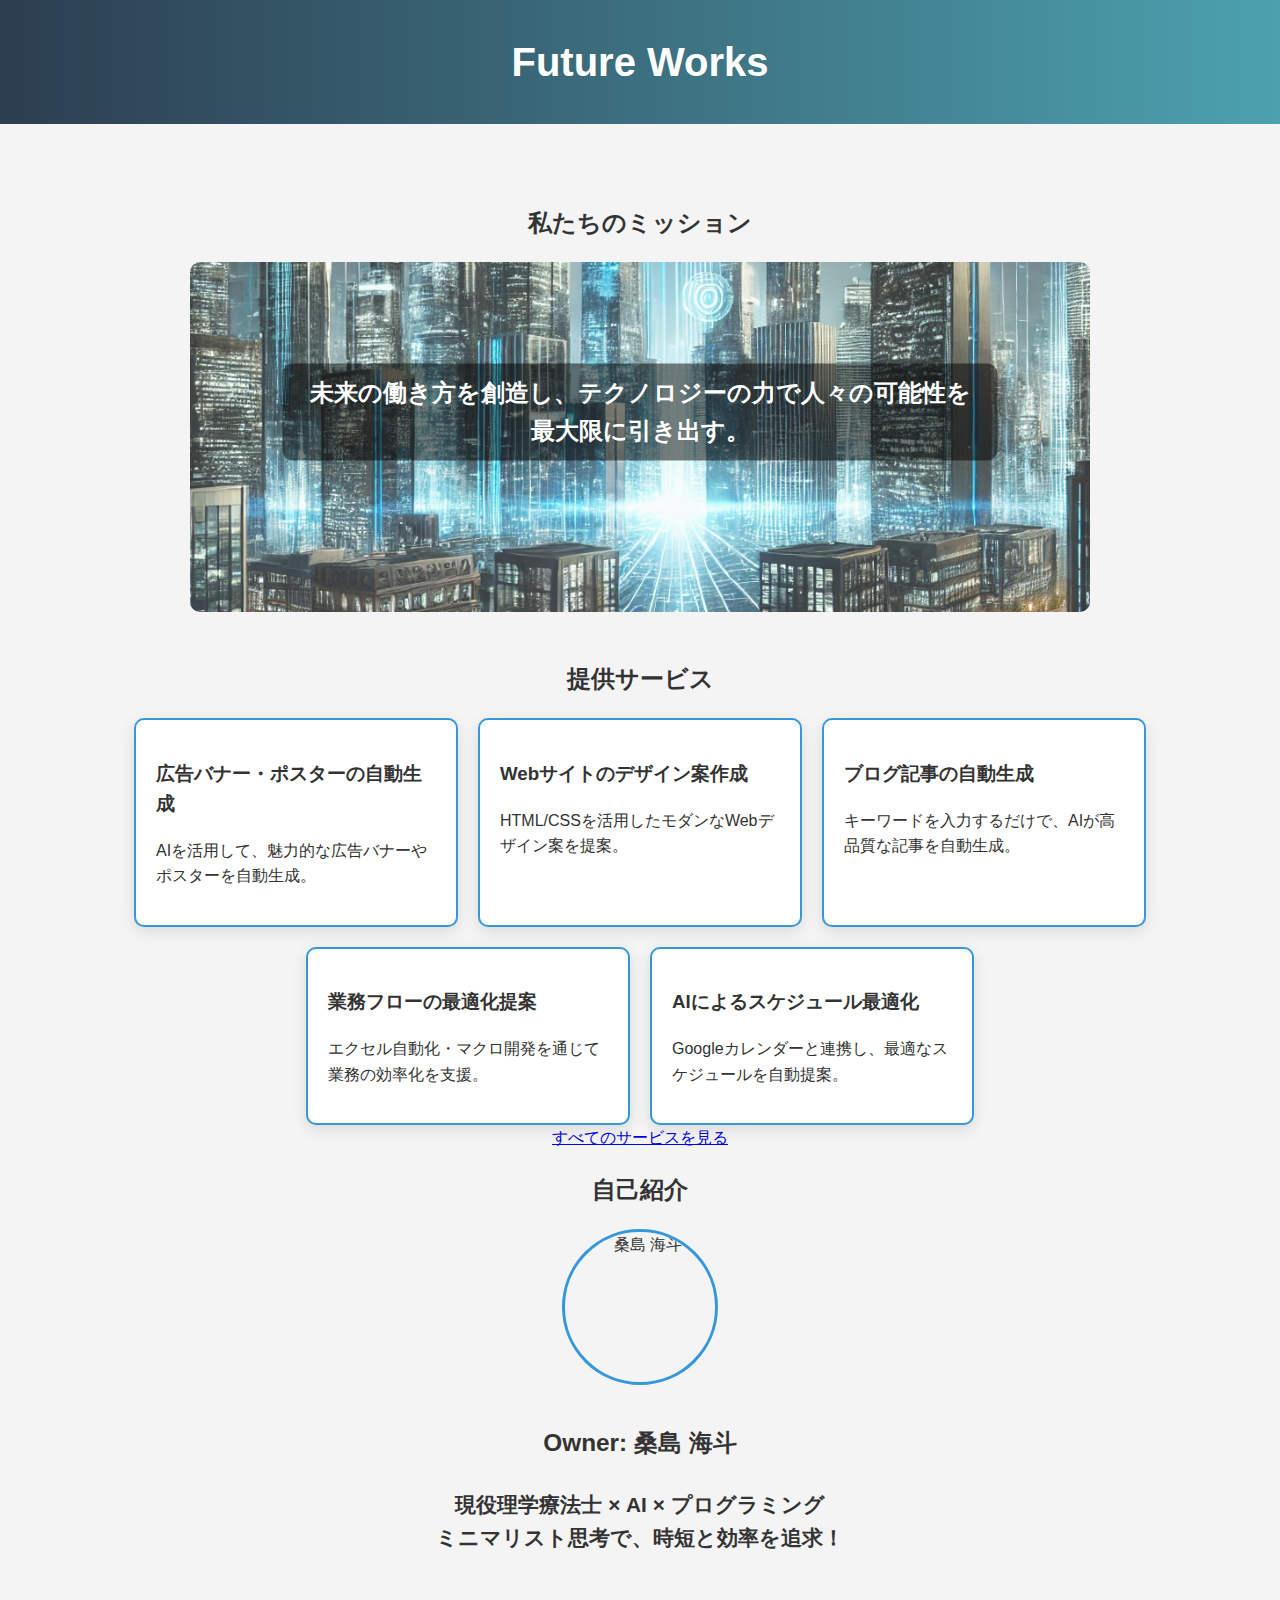
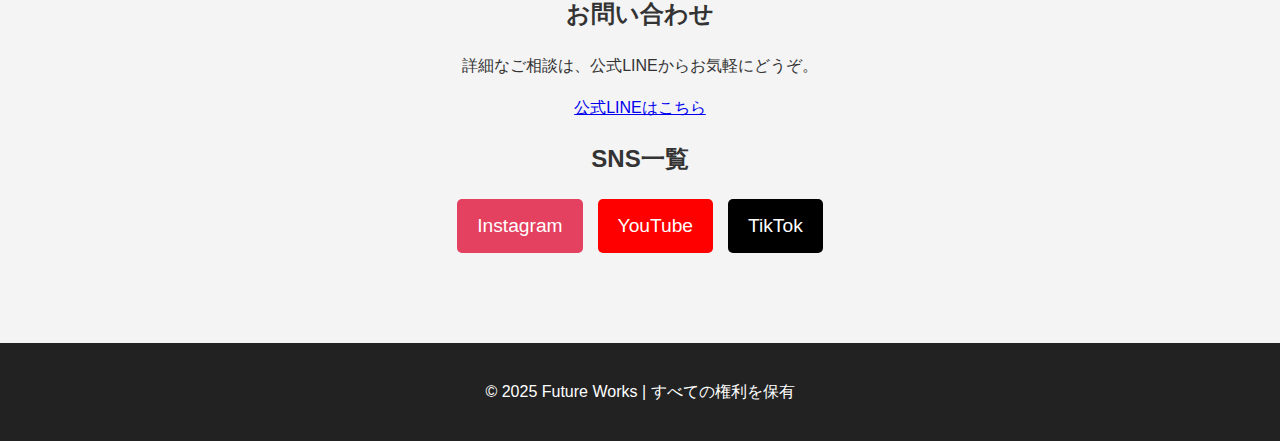
==== commit 7fcbcd2d: "Add files via upload" ====
--- a/index.html
+++ b/index.html
@@ -51,7 +51,7 @@
         <section class="profile">
             <h2>自己紹介</h2>
             <div class="profile-container">
-                <img src="IMG_7241.jpeg" alt="桑島 海斗" class="profile-img">
+                <img src="6924BF13-188B-49BB-BDB8-253E50A7BB2A.jpeg" alt="桑島 海斗" class="profile-img">
                 <div class="profile-text">
                     <h3>Owner: 桑島 海斗</h3>
                     <p>現役理学療法士 × AI × プログラミング<br>ミニマリスト思考で、時短と効率を追求！</p>
--- a/style.css
+++ b/style.css
@@ -26,6 +26,46 @@
     padding: 40px 20px;
 }
 
+/* ミッション画像のサイズ調整 */
+.mission {
+    position: relative;
+    max-width: 900px;
+    margin: 40px auto;
+    text-align: center;
+}
+
+.mission img {
+    width: 100%;
+    height: auto;
+    max-height: 350px;
+    object-fit: cover;
+    border-radius: 10px;
+    opacity: 0.85;
+}
+
+.mission-text {
+    position: absolute;
+    top: 50%;
+    left: 50%;
+    transform: translate(-50%, -50%);
+    color: white;
+    font-size: 1.5em;
+    font-weight: bold;
+    background: rgba(0, 0, 0, 0.5);
+    padding: 10px 20px;
+    border-radius: 10px;
+    text-align: center;
+    width: 75%;
+}
+
+@media screen and (max-width: 768px) {
+    .mission-text {
+        font-size: 1.2em;
+        padding: 8px 15px;
+        width: 85%;
+    }
+}
+
 /* サービスボックスのデザイン */
 .service-container {
     display: flex;
@@ -39,7 +79,7 @@
     padding: 20px;
     border-radius: 10px;
     box-shadow: 0px 5px 15px rgba(0, 0, 0, 0.1);
-    width: 300px;
+    width: 280px;
     text-align: left;
     border: 2px solid #3498db;
     transition: transform 0.3s ease-in-out;
@@ -58,8 +98,8 @@
 }
 
 .profile-img {
-    width: 200px;
-    height: 200px;
+    width: 150px;
+    height: 150px;
     border-radius: 50%;
     object-fit: cover;
     margin-bottom: 15px;
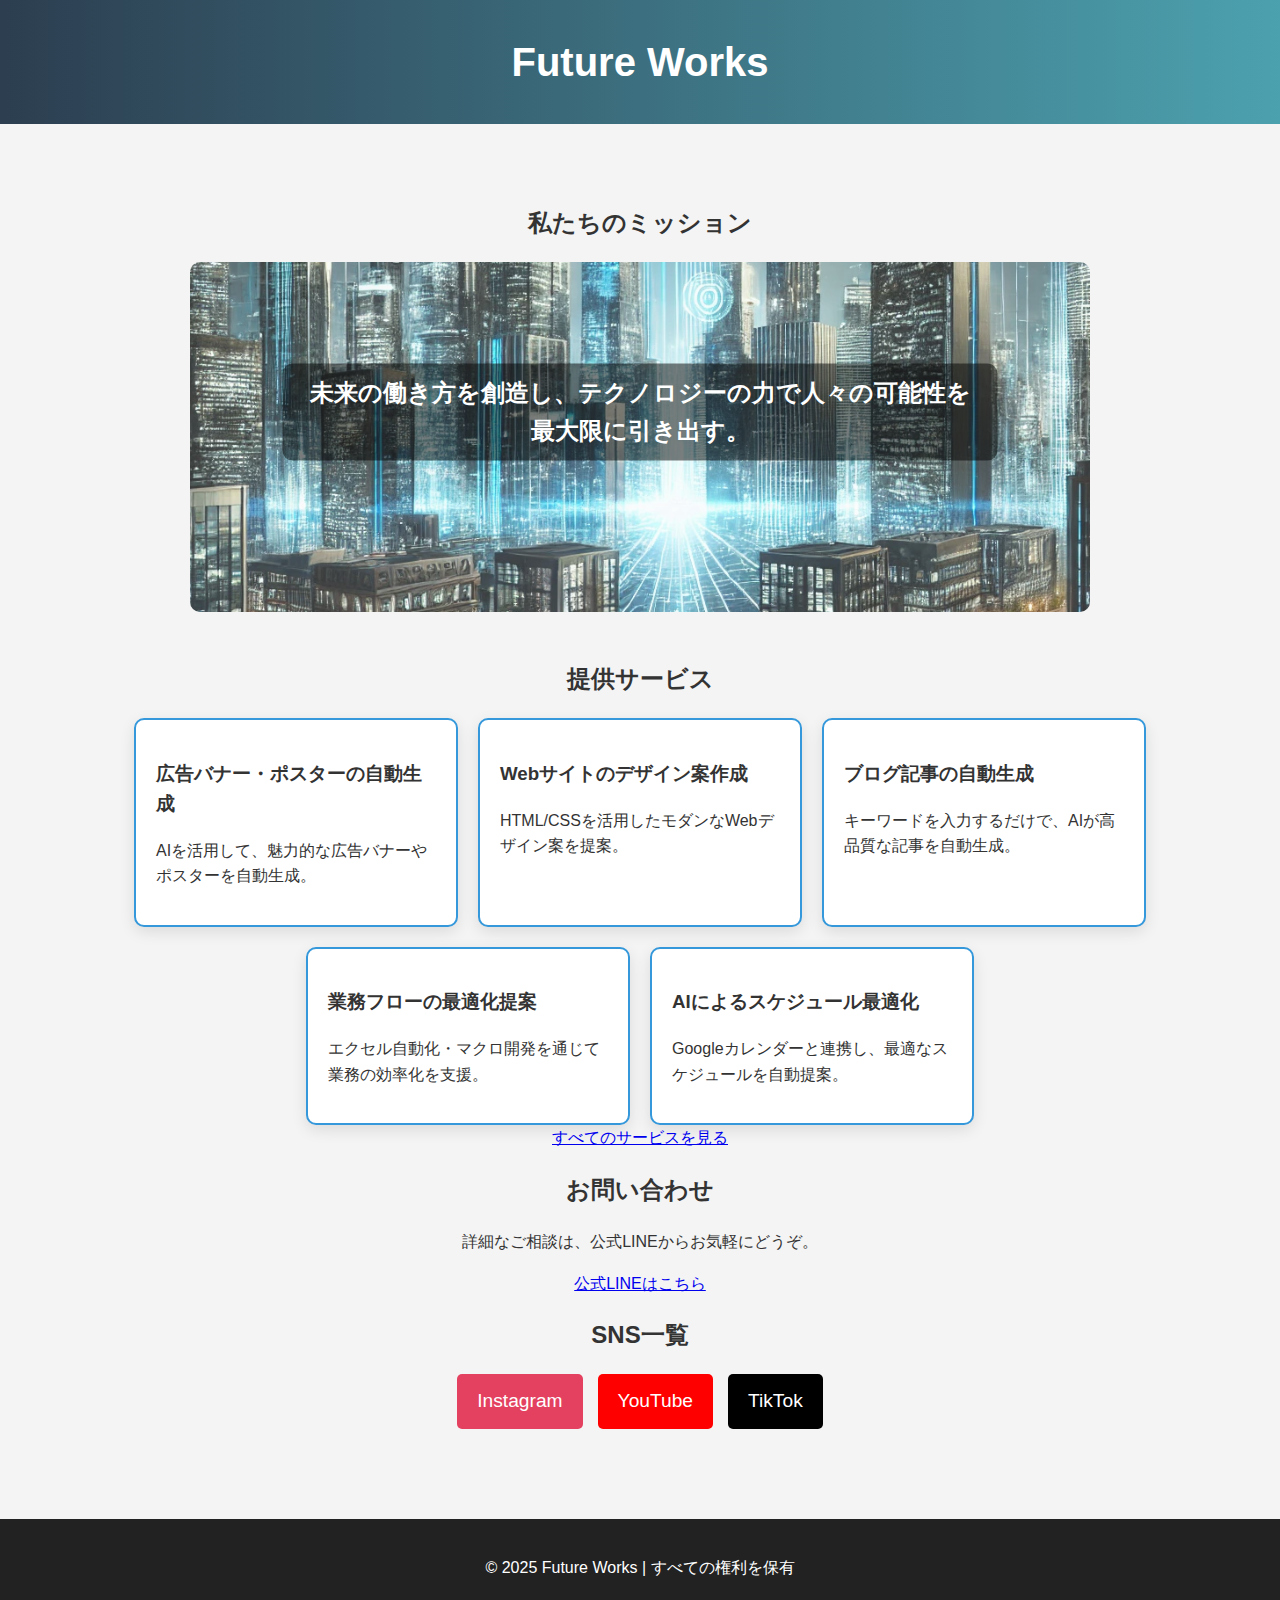
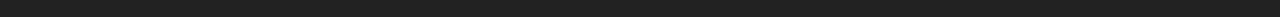
==== commit 37390e65: "Add files via upload" ====
--- a/index.html
+++ b/index.html
@@ -48,17 +48,6 @@
             <a href="services.html" class="more-button">すべてのサービスを見る</a>
         </section>
 
-        <section class="profile">
-            <h2>自己紹介</h2>
-            <div class="profile-container">
-                <img src="6924BF13-188B-49BB-BDB8-253E50A7BB2A.jpeg" alt="桑島 海斗" class="profile-img">
-                <div class="profile-text">
-                    <h3>Owner: 桑島 海斗</h3>
-                    <p>現役理学療法士 × AI × プログラミング<br>ミニマリスト思考で、時短と効率を追求！</p>
-                </div>
-            </div>
-        </section>
-
         <section class="contact">
             <h2>お問い合わせ</h2>
             <p>詳細なご相談は、公式LINEからお気軽にどうぞ。</p>
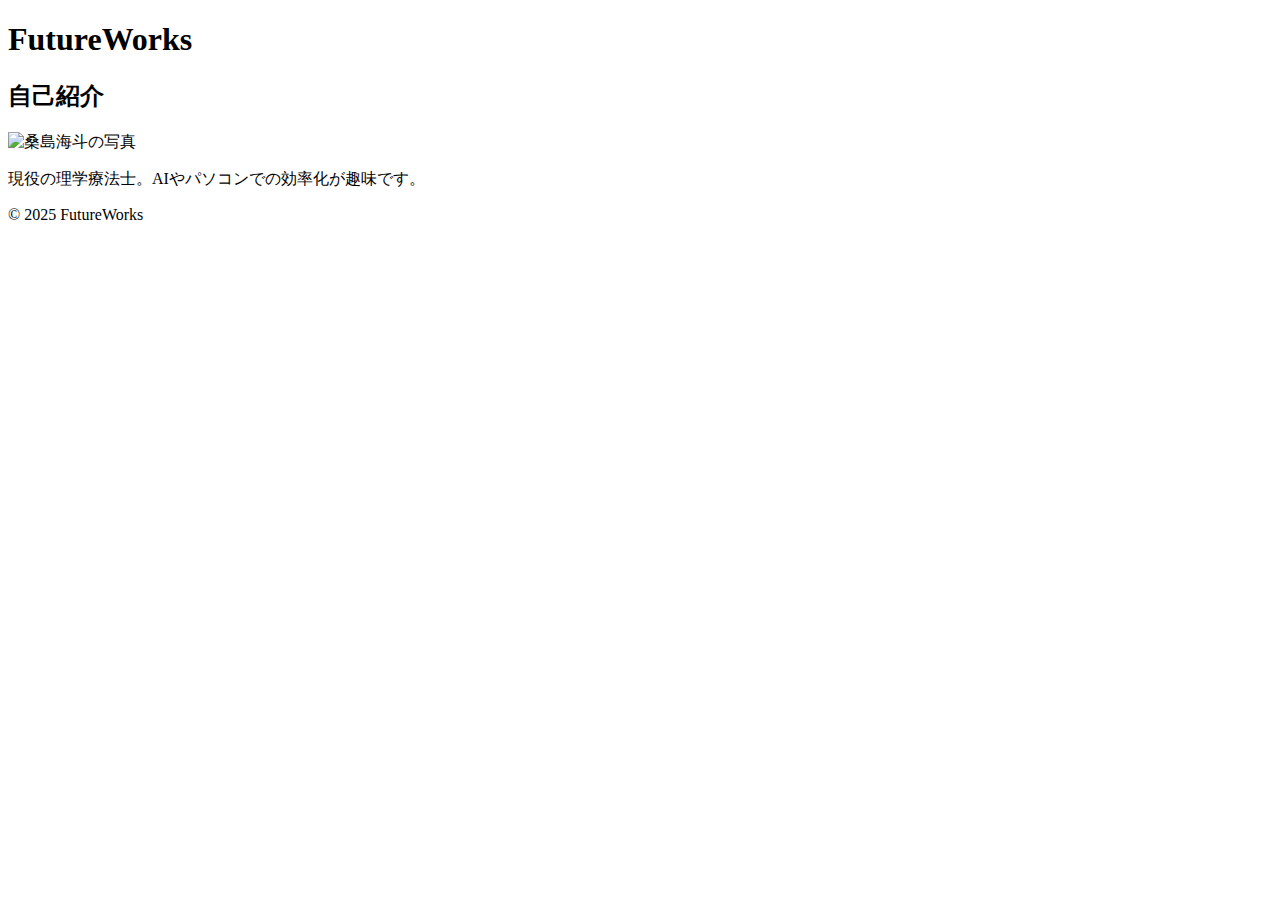
==== commit 11dc7029: "Add files via upload" ====
--- a/index.html
+++ b/index.html
@@ -1,71 +1,24 @@
-
 <!DOCTYPE html>
 <html lang="ja">
 <head>
     <meta charset="UTF-8">
     <meta name="viewport" content="width=device-width, initial-scale=1.0">
-    <title>Future Works - AIと自動化で業務を革新</title>
-    <link rel="stylesheet" href="style.css">
+    <title>FutureWorks</title>
+    <link rel="stylesheet" href="styles.css">
 </head>
 <body>
     <header>
-        <h1>Future Works</h1>
+        <h1>FutureWorks</h1>
     </header>
-
     <main>
-        <section class="mission">
-            <h2>私たちのミッション</h2>
-            <div class="mission-container">
-                <img src="mission_image.png" alt="Future Worksのビジョン">
-                <div class="mission-text">未来の働き方を創造し、テクノロジーの力で人々の可能性を最大限に引き出す。</div>
-            </div>
-        </section>
-
-        <section class="services">
-            <h2>提供サービス</h2>
-            <div class="service-container">
-                <div class="service-box">
-                    <h3>広告バナー・ポスターの自動生成</h3>
-                    <p>AIを活用して、魅力的な広告バナーやポスターを自動生成。</p>
-                </div>
-                <div class="service-box">
-                    <h3>Webサイトのデザイン案作成</h3>
-                    <p>HTML/CSSを活用したモダンなWebデザイン案を提案。</p>
-                </div>
-                <div class="service-box">
-                    <h3>ブログ記事の自動生成</h3>
-                    <p>キーワードを入力するだけで、AIが高品質な記事を自動生成。</p>
-                </div>
-                <div class="service-box">
-                    <h3>業務フローの最適化提案</h3>
-                    <p>エクセル自動化・マクロ開発を通じて業務の効率化を支援。</p>
-                </div>
-                <div class="service-box">
-                    <h3>AIによるスケジュール最適化</h3>
-                    <p>Googleカレンダーと連携し、最適なスケジュールを自動提案。</p>
-                </div>
-            </div>
-            <a href="services.html" class="more-button">すべてのサービスを見る</a>
-        </section>
-
-        <section class="contact">
-            <h2>お問い合わせ</h2>
-            <p>詳細なご相談は、公式LINEからお気軽にどうぞ。</p>
-            <a href="https://page.line.me/046yhhzy" class="line-button">公式LINEはこちら</a>
-        </section>
-
-        <section class="sns">
-            <h2>SNS一覧</h2>
-            <div class="sns-links">
-                <a href="https://www.instagram.com/future_works_kuwajimakaito/" target="_blank" class="sns-button instagram">Instagram</a>
-                <a href="https://www.youtube.com/channel/UCRaF0SzZ-9pcbwL2-Ha8uhw" target="_blank" class="sns-button youtube">YouTube</a>
-                <a href="https://www.tiktok.com/@futureworkskuwajimakaito?_t=ZS-8tYS97RekdD&_r=1" target="_blank" class="sns-button tiktok">TikTok</a>
-            </div>
+        <section id="about">
+            <h2>自己紹介</h2>
+            <img src="https://kaitokuwajima.github.io/my-order-site/画像を拡大" alt="桑島海斗の写真" class="profile-photo" />
+            <p>現役の理学療法士。AIやパソコンでの効率化が趣味です。</p>
         </section>
     </main>
-
     <footer>
-        <p>&copy; 2025 Future Works | すべての権利を保有</p>
+        <p>&copy; 2025 FutureWorks</p>
     </footer>
 </body>
 </html>
